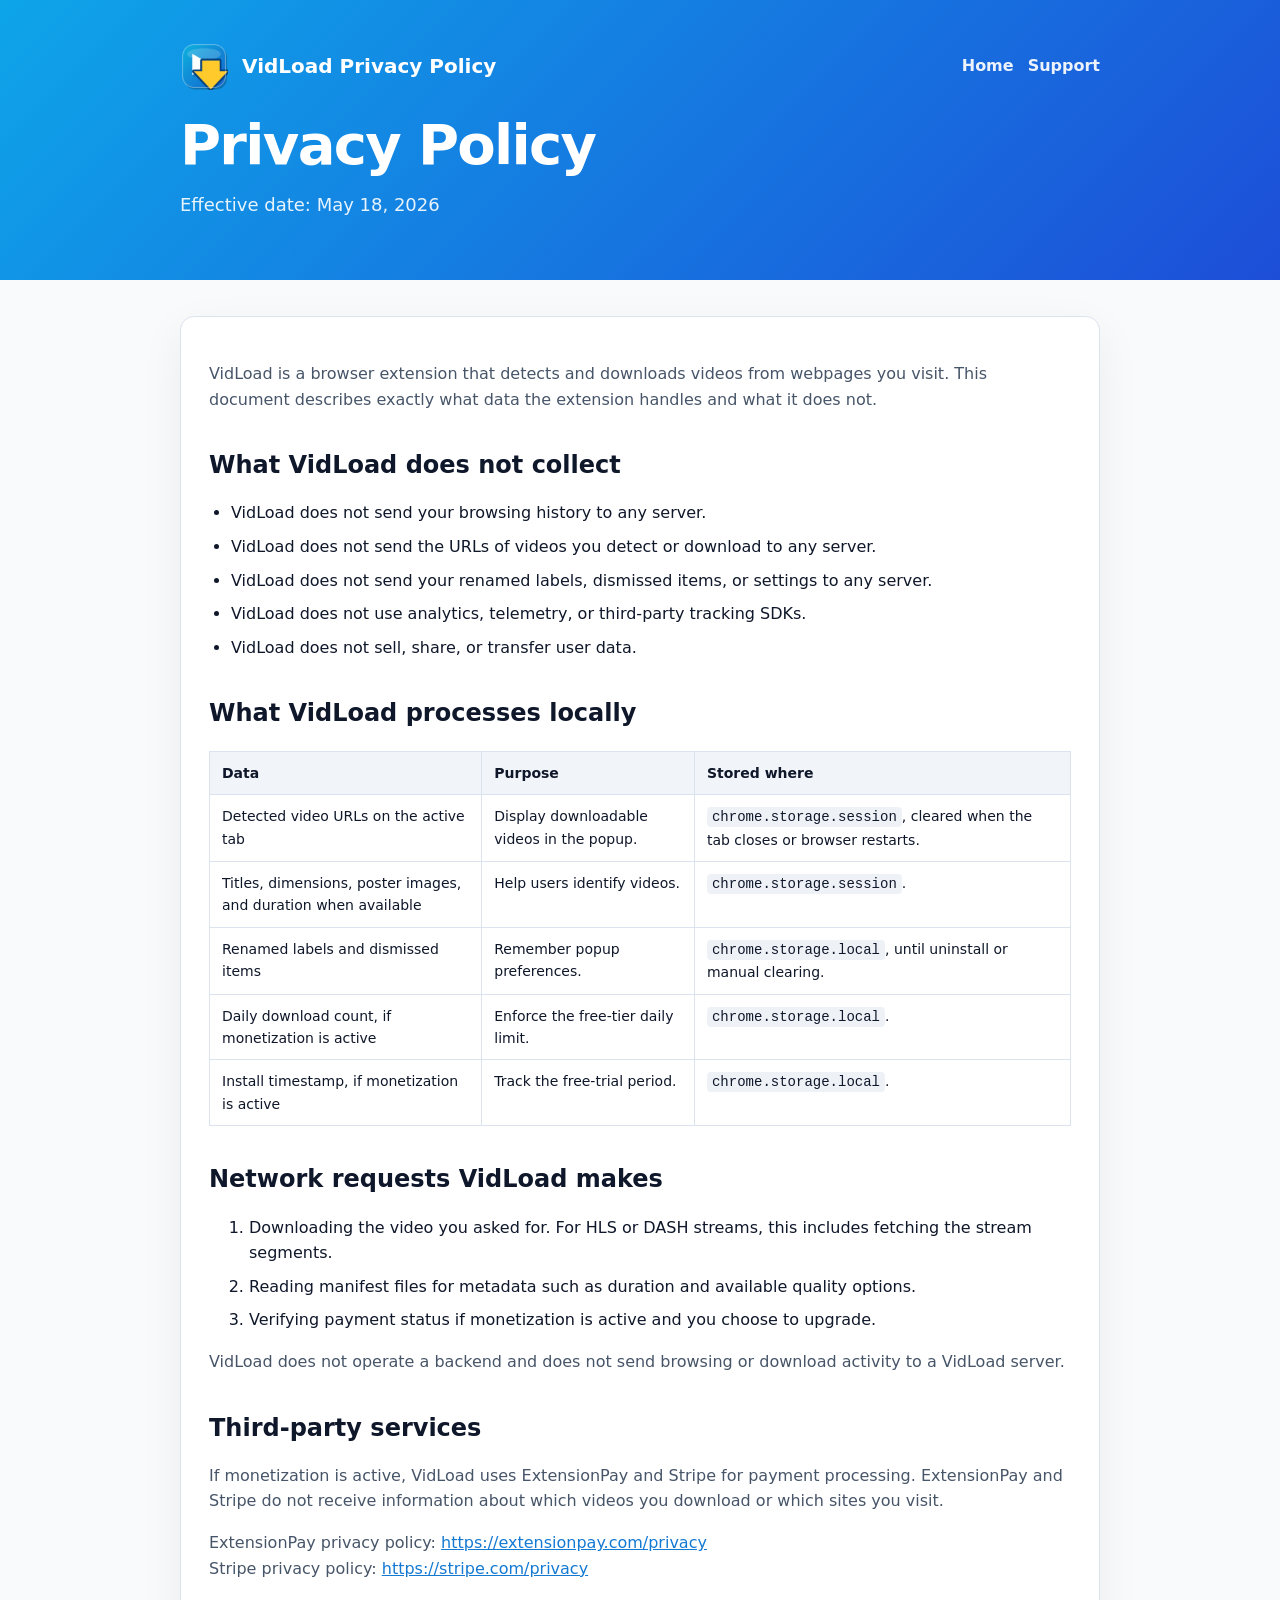
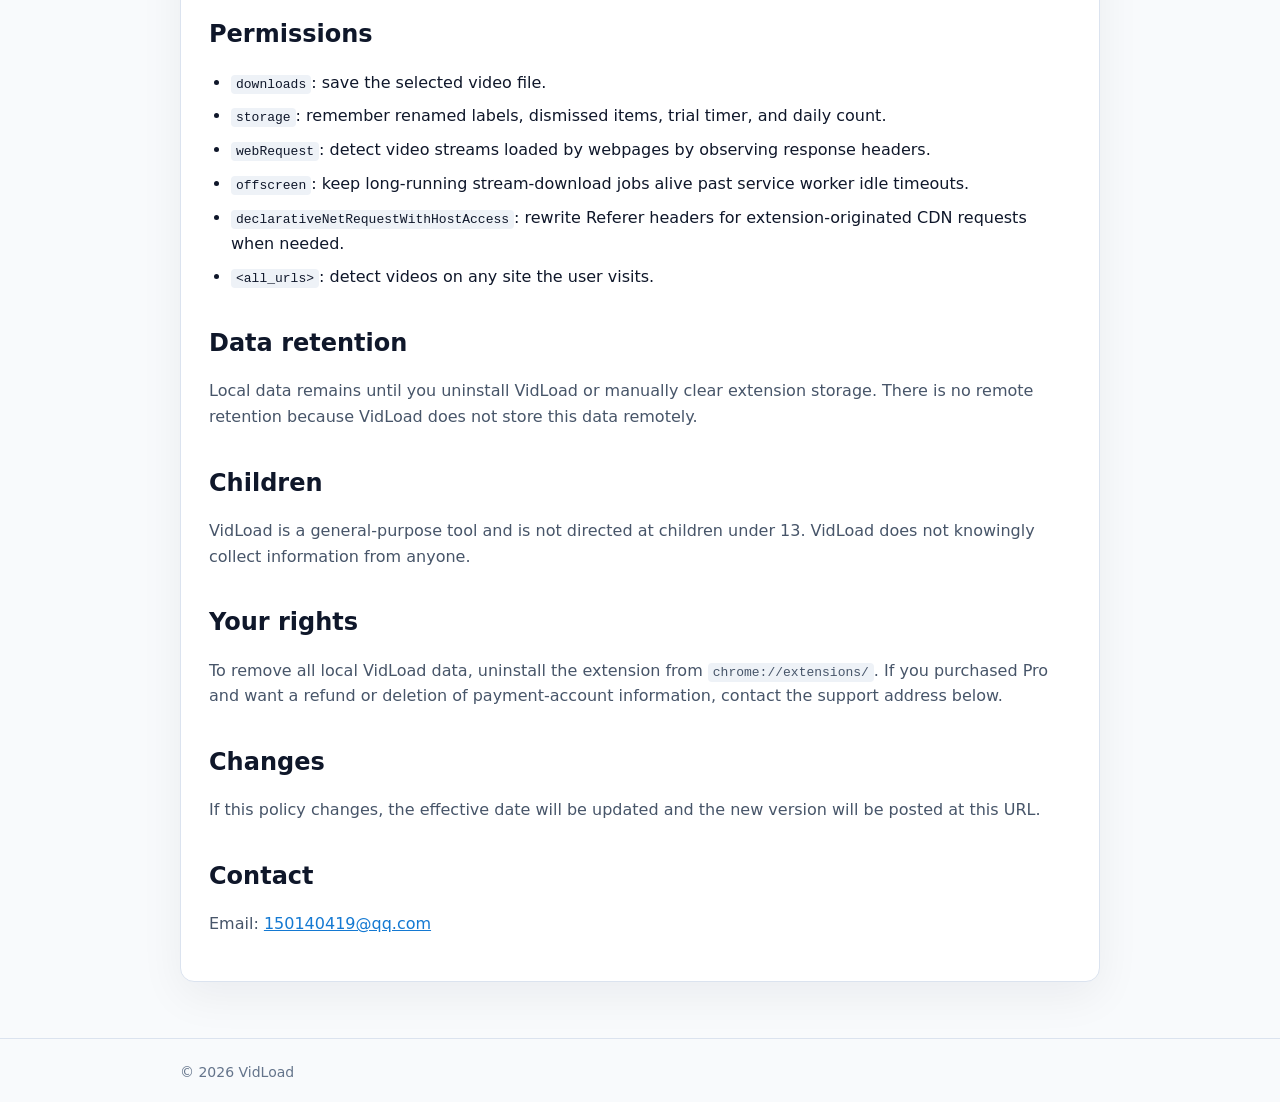
==== docs/privacy.html @ 979baba9 "Prepare Web Store assets and GitHub Pages site" ====
<!doctype html>
<html lang="en">
  <head>
    <meta charset="utf-8">
    <meta name="viewport" content="width=device-width, initial-scale=1">
    <title>VidLoad Privacy Policy</title>
    <link rel="stylesheet" href="styles.css">
  </head>
  <body>
    <header>
      <div class="wrap">
        <div class="brand">
          <img src="icon.png" alt="" width="48" height="48">
          <strong>VidLoad Privacy Policy</strong>
          <nav>
            <a href="index.html">Home</a>
            <a href="support.html">Support</a>
          </nav>
        </div>
        <h1>Privacy Policy</h1>
        <p>Effective date: May 18, 2026</p>
      </div>
    </header>
    <main class="wrap">
      <article class="panel">
        <p>VidLoad is a browser extension that detects and downloads videos from webpages you visit. This document describes exactly what data the extension handles and what it does not.</p>

        <h2>What VidLoad does not collect</h2>
        <ul>
          <li>VidLoad does not send your browsing history to any server.</li>
          <li>VidLoad does not send the URLs of videos you detect or download to any server.</li>
          <li>VidLoad does not send your renamed labels, dismissed items, or settings to any server.</li>
          <li>VidLoad does not use analytics, telemetry, or third-party tracking SDKs.</li>
          <li>VidLoad does not sell, share, or transfer user data.</li>
        </ul>

        <h2>What VidLoad processes locally</h2>
        <table>
          <thead>
            <tr>
              <th>Data</th>
              <th>Purpose</th>
              <th>Stored where</th>
            </tr>
          </thead>
          <tbody>
            <tr>
              <td>Detected video URLs on the active tab</td>
              <td>Display downloadable videos in the popup.</td>
              <td><code>chrome.storage.session</code>, cleared when the tab closes or browser restarts.</td>
            </tr>
            <tr>
              <td>Titles, dimensions, poster images, and duration when available</td>
              <td>Help users identify videos.</td>
              <td><code>chrome.storage.session</code>.</td>
            </tr>
            <tr>
              <td>Renamed labels and dismissed items</td>
              <td>Remember popup preferences.</td>
              <td><code>chrome.storage.local</code>, until uninstall or manual clearing.</td>
            </tr>
            <tr>
              <td>Daily download count, if monetization is active</td>
              <td>Enforce the free-tier daily limit.</td>
              <td><code>chrome.storage.local</code>.</td>
            </tr>
            <tr>
              <td>Install timestamp, if monetization is active</td>
              <td>Track the free-trial period.</td>
              <td><code>chrome.storage.local</code>.</td>
            </tr>
          </tbody>
        </table>

        <h2>Network requests VidLoad makes</h2>
        <ol>
          <li>Downloading the video you asked for. For HLS or DASH streams, this includes fetching the stream segments.</li>
          <li>Reading manifest files for metadata such as duration and available quality options.</li>
          <li>Verifying payment status if monetization is active and you choose to upgrade.</li>
        </ol>
        <p>VidLoad does not operate a backend and does not send browsing or download activity to a VidLoad server.</p>

        <h2>Third-party services</h2>
        <p>If monetization is active, VidLoad uses ExtensionPay and Stripe for payment processing. ExtensionPay and Stripe do not receive information about which videos you download or which sites you visit.</p>
        <p>ExtensionPay privacy policy: <a href="https://extensionpay.com/privacy">https://extensionpay.com/privacy</a><br>Stripe privacy policy: <a href="https://stripe.com/privacy">https://stripe.com/privacy</a></p>

        <h2>Permissions</h2>
        <ul>
          <li><code>downloads</code>: save the selected video file.</li>
          <li><code>storage</code>: remember renamed labels, dismissed items, trial timer, and daily count.</li>
          <li><code>webRequest</code>: detect video streams loaded by webpages by observing response headers.</li>
          <li><code>offscreen</code>: keep long-running stream-download jobs alive past service worker idle timeouts.</li>
          <li><code>declarativeNetRequestWithHostAccess</code>: rewrite Referer headers for extension-originated CDN requests when needed.</li>
          <li><code>&lt;all_urls&gt;</code>: detect videos on any site the user visits.</li>
        </ul>

        <h2>Data retention</h2>
        <p>Local data remains until you uninstall VidLoad or manually clear extension storage. There is no remote retention because VidLoad does not store this data remotely.</p>

        <h2>Children</h2>
        <p>VidLoad is a general-purpose tool and is not directed at children under 13. VidLoad does not knowingly collect information from anyone.</p>

        <h2>Your rights</h2>
        <p>To remove all local VidLoad data, uninstall the extension from <code>chrome://extensions/</code>. If you purchased Pro and want a refund or deletion of payment-account information, contact the support address below.</p>

        <h2>Changes</h2>
        <p>If this policy changes, the effective date will be updated and the new version will be posted at this URL.</p>

        <h2>Contact</h2>
        <p>Email: <a href="mailto:150140419@qq.com">150140419@qq.com</a></p>
      </article>
    </main>
    <footer>
      <div class="wrap">© 2026 VidLoad</div>
    </footer>
  </body>
</html>
---- docs/styles.css ----
:root {
  color-scheme: light;
  --bg: #f8fafc;
  --panel: #ffffff;
  --text: #0f172a;
  --muted: #475569;
  --line: #dbe3ef;
  --blue: #1479d2;
}

* { box-sizing: border-box; }

body {
  margin: 0;
  font-family: Inter, ui-sans-serif, system-ui, -apple-system, BlinkMacSystemFont, "Segoe UI", sans-serif;
  background: var(--bg);
  color: var(--text);
  line-height: 1.6;
}

header {
  background: linear-gradient(135deg, #0ea5e9, #1d4ed8);
  color: #fff;
  padding: 42px 24px;
}

.wrap {
  width: min(920px, calc(100% - 40px));
  margin: 0 auto;
}

.brand {
  display: flex;
  align-items: center;
  gap: 14px;
  margin-bottom: 26px;
}

.brand img { width: 48px; height: 48px; }
.brand strong { font-size: 20px; }

nav {
  margin-left: auto;
  display: flex;
  gap: 14px;
}

nav a {
  color: rgba(255, 255, 255, 0.92);
  text-decoration: none;
  font-weight: 700;
}

h1 {
  font-size: clamp(34px, 6vw, 56px);
  line-height: 1.02;
  margin: 0 0 16px;
  letter-spacing: -0.03em;
}

h2 {
  font-size: 24px;
  margin: 34px 0 10px;
}

p { color: var(--muted); }

header p {
  color: rgba(255, 255, 255, 0.9);
  font-size: 18px;
  max-width: 680px;
}

main { padding: 36px 0 56px; }

.panel {
  background: var(--panel);
  border: 1px solid var(--line);
  border-radius: 14px;
  padding: 28px;
  box-shadow: 0 14px 45px rgba(15, 23, 42, 0.06);
}

.grid {
  display: grid;
  grid-template-columns: repeat(auto-fit, minmax(220px, 1fr));
  gap: 16px;
  margin-top: 26px;
}

.card {
  background: #fff;
  border: 1px solid var(--line);
  border-radius: 12px;
  padding: 18px;
}

.card strong {
  display: block;
  margin-bottom: 6px;
}

a { color: var(--blue); }
ul { padding-left: 22px; }
li { margin: 8px 0; }

table {
  width: 100%;
  border-collapse: collapse;
  margin: 18px 0;
  font-size: 14px;
}

th, td {
  border: 1px solid var(--line);
  padding: 10px 12px;
  text-align: left;
  vertical-align: top;
}

th { background: #f1f5f9; }

footer {
  border-top: 1px solid var(--line);
  padding: 22px 0;
  color: #64748b;
  font-size: 14px;
}

code {
  background: #eef2f7;
  border-radius: 4px;
  padding: 2px 5px;
}
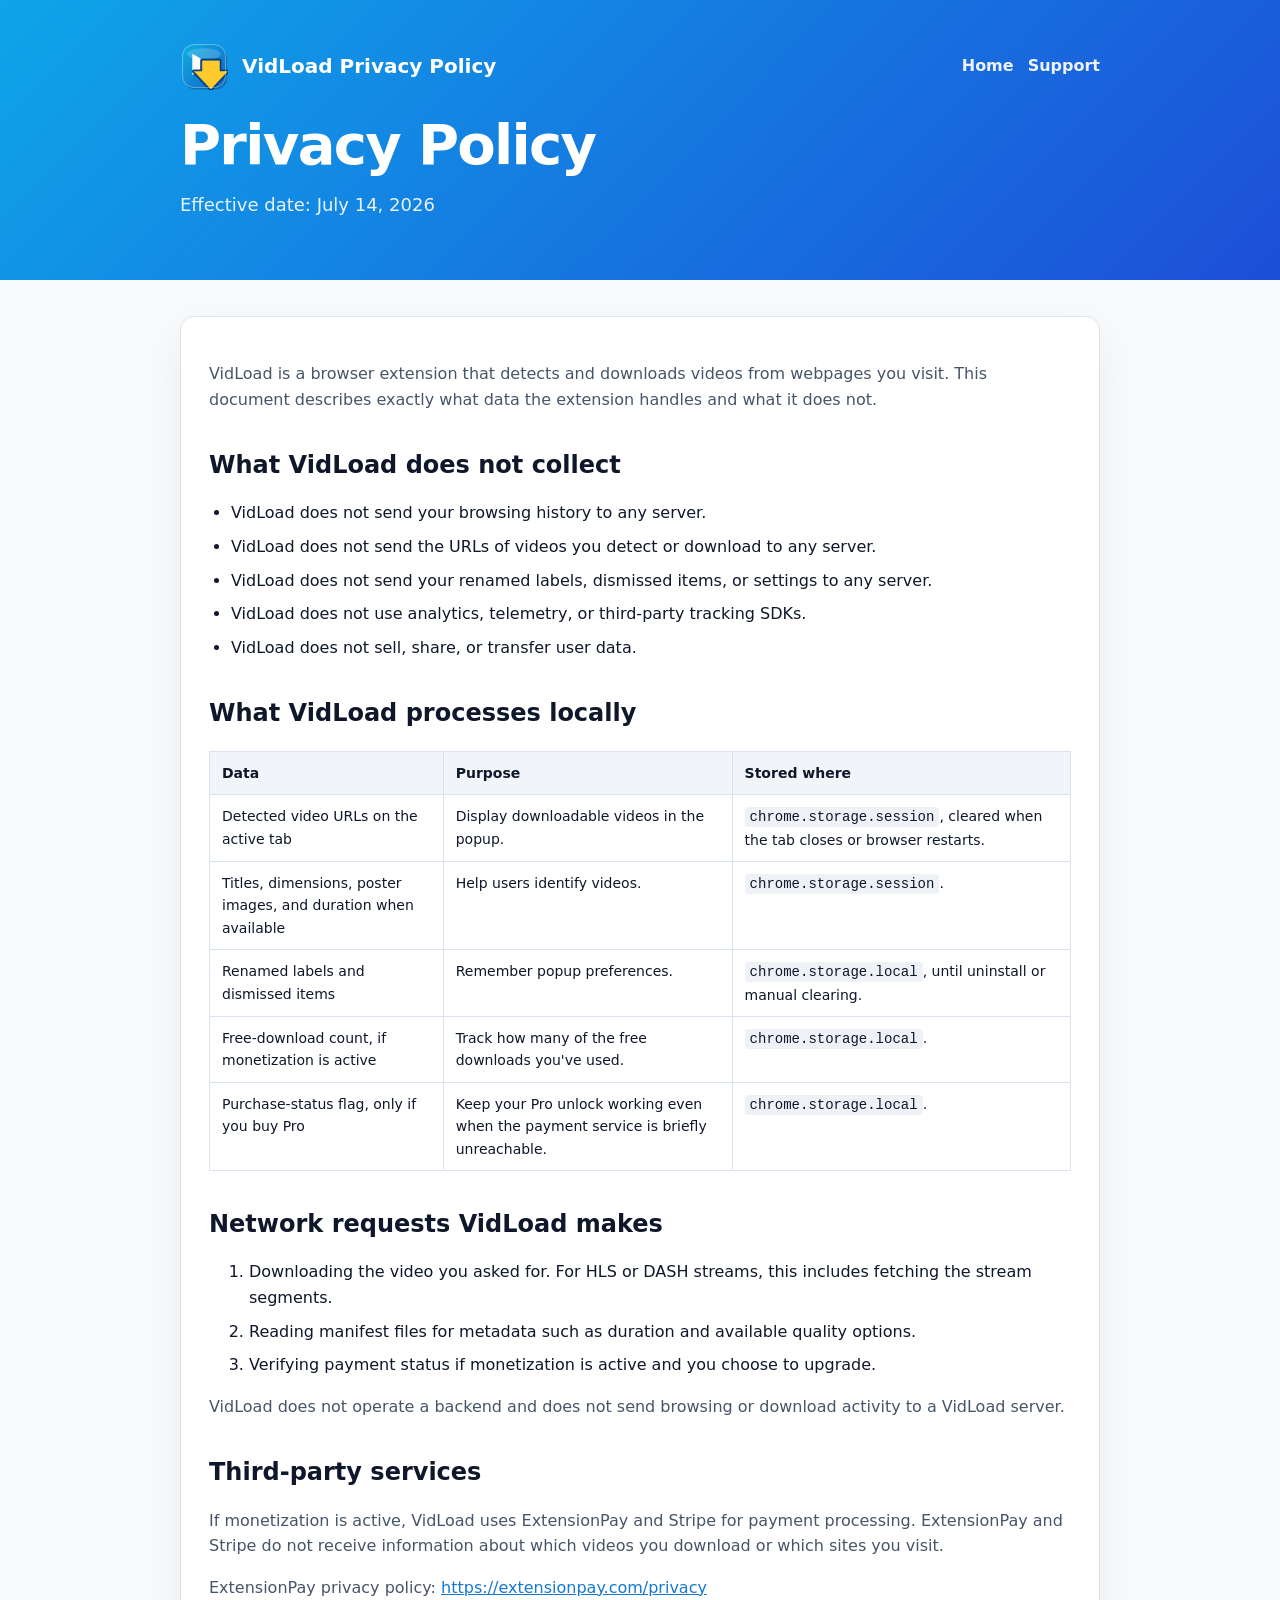
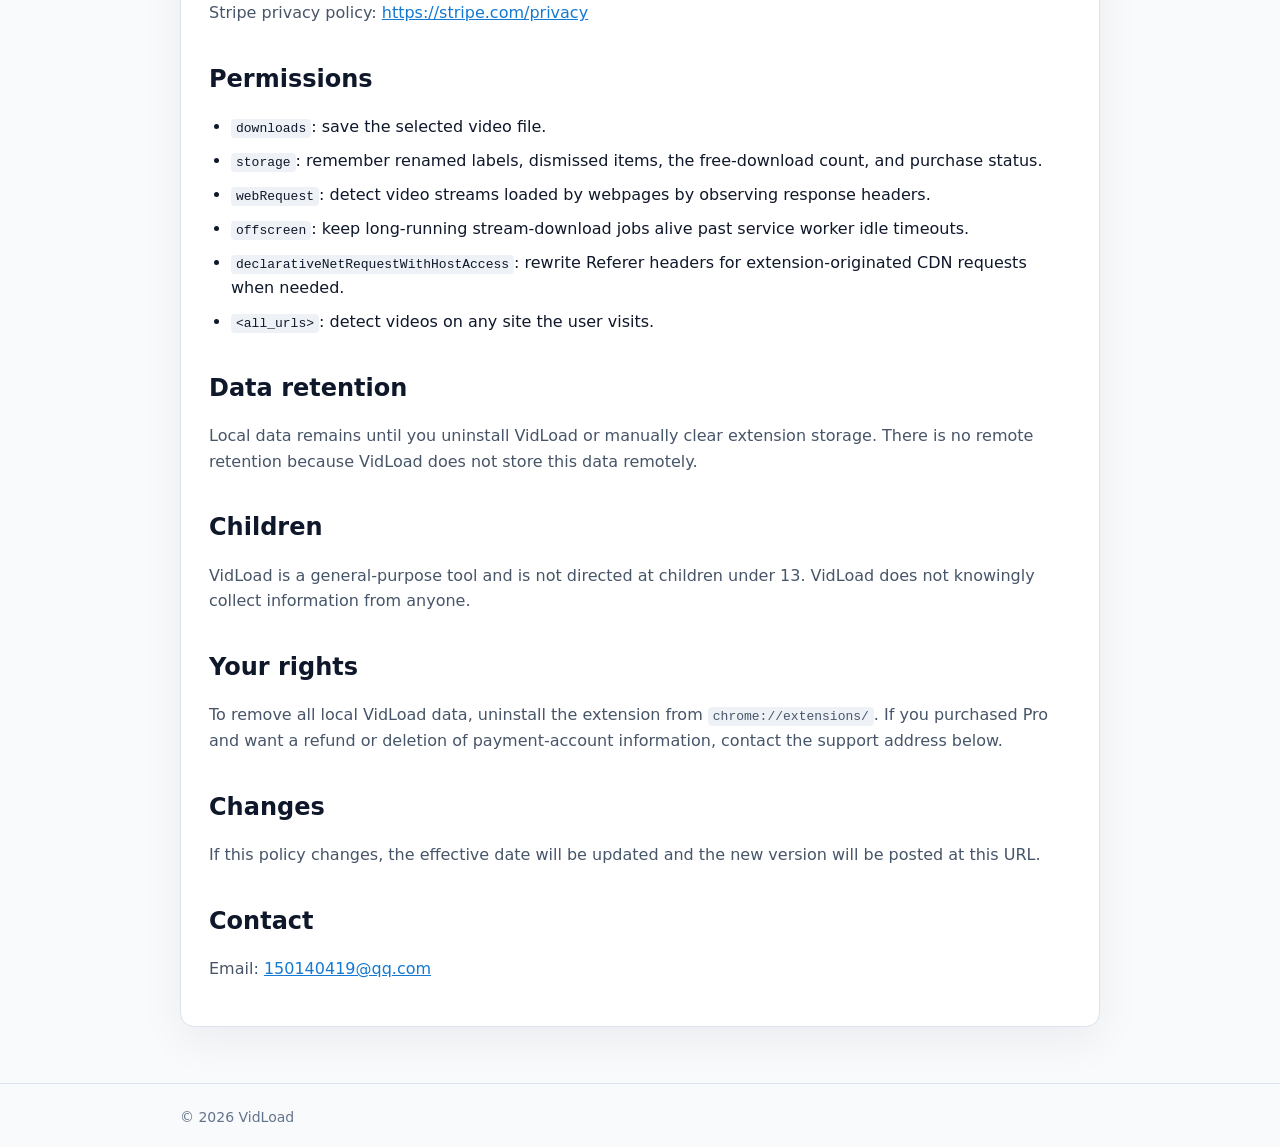
==== commit f216af88: "v0.4.29: monetization funnel overhaul — 10 lifetime free downloads → $4.99 unlimited Fable "why no p" ====
--- a/docs/privacy.html
+++ b/docs/privacy.html
@@ -18,7 +18,7 @@
           </nav>
         </div>
         <h1>Privacy Policy</h1>
-        <p>Effective date: May 18, 2026</p>
+        <p>Effective date: July 14, 2026</p>
       </div>
     </header>
     <main class="wrap">
@@ -60,13 +60,13 @@
               <td><code>chrome.storage.local</code>, until uninstall or manual clearing.</td>
             </tr>
             <tr>
-              <td>Daily download count, if monetization is active</td>
-              <td>Enforce the free-tier daily limit.</td>
+              <td>Free-download count, if monetization is active</td>
+              <td>Track how many of the free downloads you've used.</td>
               <td><code>chrome.storage.local</code>.</td>
             </tr>
             <tr>
-              <td>Install timestamp, if monetization is active</td>
-              <td>Track the free-trial period.</td>
+              <td>Purchase-status flag, only if you buy Pro</td>
+              <td>Keep your Pro unlock working even when the payment service is briefly unreachable.</td>
               <td><code>chrome.storage.local</code>.</td>
             </tr>
           </tbody>
@@ -87,7 +87,7 @@
         <h2>Permissions</h2>
         <ul>
           <li><code>downloads</code>: save the selected video file.</li>
-          <li><code>storage</code>: remember renamed labels, dismissed items, trial timer, and daily count.</li>
+          <li><code>storage</code>: remember renamed labels, dismissed items, the free-download count, and purchase status.</li>
           <li><code>webRequest</code>: detect video streams loaded by webpages by observing response headers.</li>
           <li><code>offscreen</code>: keep long-running stream-download jobs alive past service worker idle timeouts.</li>
           <li><code>declarativeNetRequestWithHostAccess</code>: rewrite Referer headers for extension-originated CDN requests when needed.</li>
